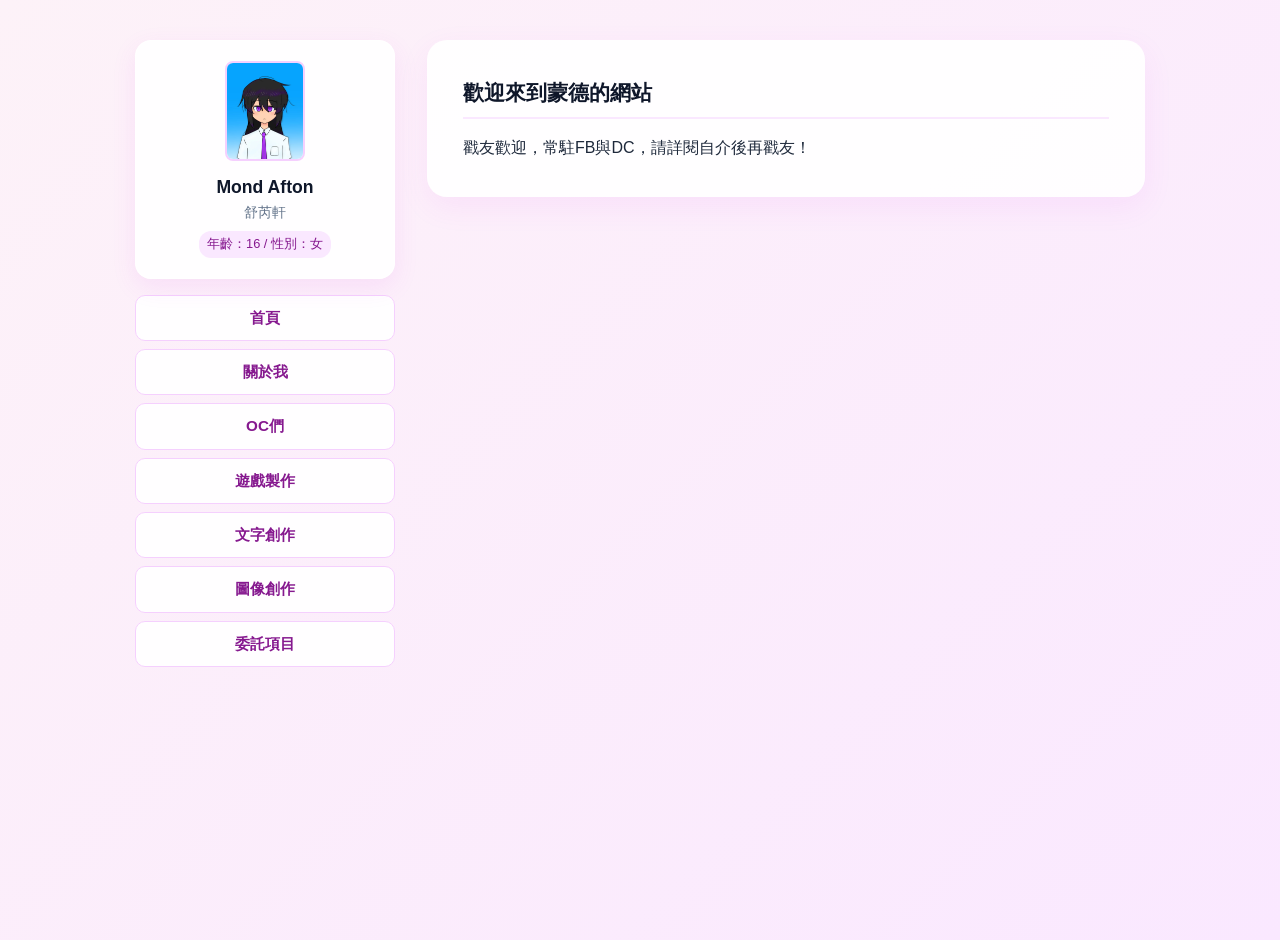
==== index.html @ a1be3466 "Update index.html" ====
<!DOCTYPE html>
<html lang="zh-TW">
<head>
    <meta charset="UTF-8">
    <meta name="viewport" content="width=device-width, initial-scale=1.0">
    <title>Mond Afton 的網頁</title>
    <link rel="stylesheet" href="style.css">
</head>
<body>

    <div class="layout-container">
        
        <!-- 左側：選單與小巧的個人名片 -->
        <aside class="sidebar">
            <div class="profile-card">
                <!-- 證件照縮小版 -->
                <div class="id-photo-small">
                    <img src="mondafton.jpg" alt="Mond Afton 證件照" class="id-photo">
                </div>
                <h2 class="brand-title">Mond Afton</h2>
                <p class="sub-title">舒芮軒</p>
                <div class="info-tags-small">
                    <span>年齡：16</span> / <span>性別：女</span>
                </div>
            </div>

            <!-- 超連結選單整齊排在左邊 -->
            <nav class="link-list">
                <a href="index.html" class="link-btn">首頁</a>
                <a href="about.html" class="link-btn">關於我</a>
                <a href="oc.html" target="_blank" class="link-btn">OC們</a>
                <a href="game.html" target="_blank" class="link-btn">遊戲製作</a>
                <a href="write.html" target="_blank" class="link-btn">文字創作</a>
                <a href="draw.html" target="_blank" class="link-btn">圖像創作</a>
                <a href="buy.html" target="_blank" class="link-btn">委託項目</a>
            </nav>
        </aside>

        <!-- 右側：主要內容區（可以放你的詳細介紹或作品展示） -->
        <main class="main-content">
            <section class="content-box">
                <h2>歡迎來到蒙德的網站</h2>
                <p>戳友歡迎，常駐FB與DC，請詳閱自介後再戳友！</p>
            </section>
        </main>

    </div>

</body>
</html>
---- style.css ----
/* 基礎設定 */
* {
    box-sizing: border-box;
    margin: 0;
    padding: 0;
}

body {
    font-family: -apple-system, BlinkMacSystemFont, "Segoe UI", "Microsoft JhengHei", sans-serif;
    background: linear-gradient(135deg, #fdf2f8 0%, #fae8ff 100%);
    min-height: 100vh;
    color: #1e293b;
    line-height: 1.6;
}

/* 電腦版雙欄外框 */
.layout-container {
    max-width: 1050px;
    margin: 40px auto;
    padding: 0 20px;
    display: flex;
    gap: 32px;
    align-items: flex-start;
}

/* 左側欄總寬度控制 */
.sidebar {
    width: 260px;
    flex-shrink: 0;
    position: sticky;
    top: 40px;
    display: flex;
    flex-direction: column;
    gap: 16px;
}

/* 小巧的個人名片設計 */
.profile-card {
    background: rgba(255, 255, 255, 0.92);
    backdrop-filter: blur(10px);
    padding: 20px 16px;
    border-radius: 16px;
    box-shadow: 0 8px 24px rgba(217, 70, 239, 0.1);
    border: 1px solid rgba(255, 255, 255, 0.8);
    text-align: center;
}

/* 小證件照框 */
.id-photo-small {
    width: 80px;
    height: 100px;
    margin: 0 auto 12px;
    border-radius: 8px;
    overflow: hidden;
    border: 2px solid #f5d0fe;
}

.id-photo {
    width: 100%;
    height: 100%;
    object-fit: cover;
}

.brand-title {
    font-size: 1.1rem;
    font-weight: 800;
    color: #0f172a;
}

.sub-title {
    font-size: 0.9rem;
    color: #64748b;
    margin-bottom: 6px;
}

.info-tags-small {
    font-size: 0.8rem;
    color: #86198f;
    background: #fae8ff;
    padding: 3px 8px;
    border-radius: 12px;
    display: inline-block;
}

/* 左側整齊的超連結按鈕 */
.link-list {
    display: flex;
    flex-direction: column;
    gap: 8px;
}

.link-btn {
    display: block;
    padding: 10px 14px;
    background: rgba(255, 255, 255, 0.92);
    color: #86198f;
    text-decoration: none;
    font-weight: 600;
    font-size: 0.95rem;
    border-radius: 10px;
    border: 1px solid #f5d0fe;
    transition: all 0.2s ease;
    text-align: center;
}

.link-btn:hover {
    background: #d946ef;
    color: #ffffff;
    transform: translateY(-2px);
    box-shadow: 0 4px 12px rgba(217, 70, 239, 0.25);
}

/* 當前分頁高亮 */
.link-btn.active {
    background: #d946ef;
    color: #ffffff;
    box-shadow: 0 4px 12px rgba(217, 70, 239, 0.25);
}

/* 右側主要內容區 */
.main-content {
    flex: 1;
}

.content-box {
    background: rgba(255, 255, 255, 0.92);
    padding: 36px;
    border-radius: 20px;
    box-shadow: 0 10px 30px rgba(217, 70, 239, 0.08);
}

.content-box h2 {
    margin-bottom: 16px;
    color: #0f172a;
    border-bottom: 2px solid #fae8ff;
    padding-bottom: 8px;
    font-size: 1.3rem;
}

/* 頁面標題卡片 */
.page-header {
    margin-bottom: 20px;
    padding: 24px 32px;
}

.page-header p {
    color: #64748b;
    font-size: 0.95rem;
    margin-top: 4px;
}

/* 主題小卡網格 */
.topic-grid {
    display: grid;
    grid-template-columns: repeat(auto-fit, minmax(320px, 1fr));
    gap: 20px;
}

/* 單張卡片樣式 */
.topic-card {
    background: #ffffff;
    padding: 32px;
    border-radius: 16px;
    box-shadow: 0 4px 20px rgba(0, 0, 0, 0.04);
    border: 1px solid #f1f5f9;
    transition: transform 0.2s ease, box-shadow 0.2s ease;
}

.topic-card:hover {
    transform: translateY(-3px);
    box-shadow: 0 8px 24px rgba(217, 70, 239, 0.1);
}

.topic-card h3 {
    color: #0f172a;
    font-size: 1.25rem;
    font-weight: 700;
    margin-bottom: 12px;
}

.card-desc {
    color: #64748b;
    font-size: 0.95rem;
    margin-bottom: 20px;
    line-height: 1.5;
}

.topic-card ul {
    list-style: none;
    display: flex;
    flex-direction: column;
    gap: 8px;
}

.topic-card li {
    color: #334155;
    font-size: 0.95rem;
    padding: 4px 0;
    border-bottom: 1px solid #f8fafc;
}

/* 📱 手機版自動變形 */
@media (max-width: 768px) {
    .layout-container {
        flex-direction: column;
        margin: 20px auto;
        gap: 20px;
    }

    .sidebar {
        width: 100%;
        position: static;
    }

    .link-list {
        display: grid;
        grid-template-columns: repeat(2, 1fr);
        gap: 8px;
    }

    .link-list a:last-child:nth-child(odd) {
        grid-column: span 2;
    }
}
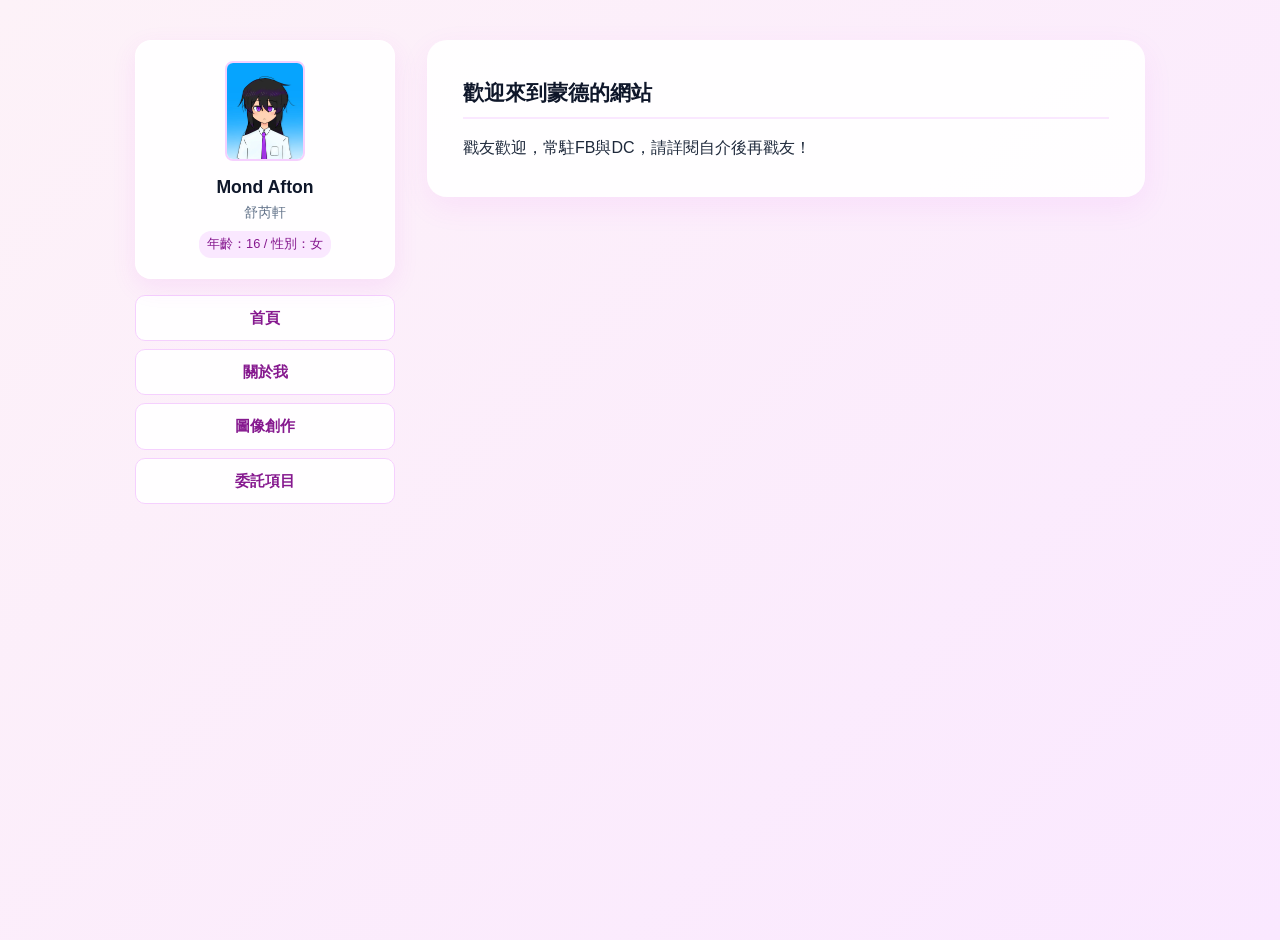
==== commit 2c8b7ddd: "Update index.html" ====
--- a/index.html
+++ b/index.html
@@ -28,11 +28,9 @@
             <nav class="link-list">
                 <a href="index.html" class="link-btn">首頁</a>
                 <a href="about.html" class="link-btn">關於我</a>
-                <a href="oc.html" target="_blank" class="link-btn">OC們</a>
-                <a href="game.html" target="_blank" class="link-btn">遊戲製作</a>
-                <a href="write.html" target="_blank" class="link-btn">文字創作</a>
-                <a href="draw.html" target="_blank" class="link-btn">圖像創作</a>
-                <a href="buy.html" target="_blank" class="link-btn">委託項目</a>
+               
+                <a href="fbigdc.html" class="link-btn">圖像創作</a>
+                <a href="https://drive.google.com/drive/folders/1N5ZofCsL_cCZkWU55TZt4fu3AhToL8H5?usp=drive_link" target="_blank" class="link-btn">委託項目</a>
             </nav>
         </aside>
 
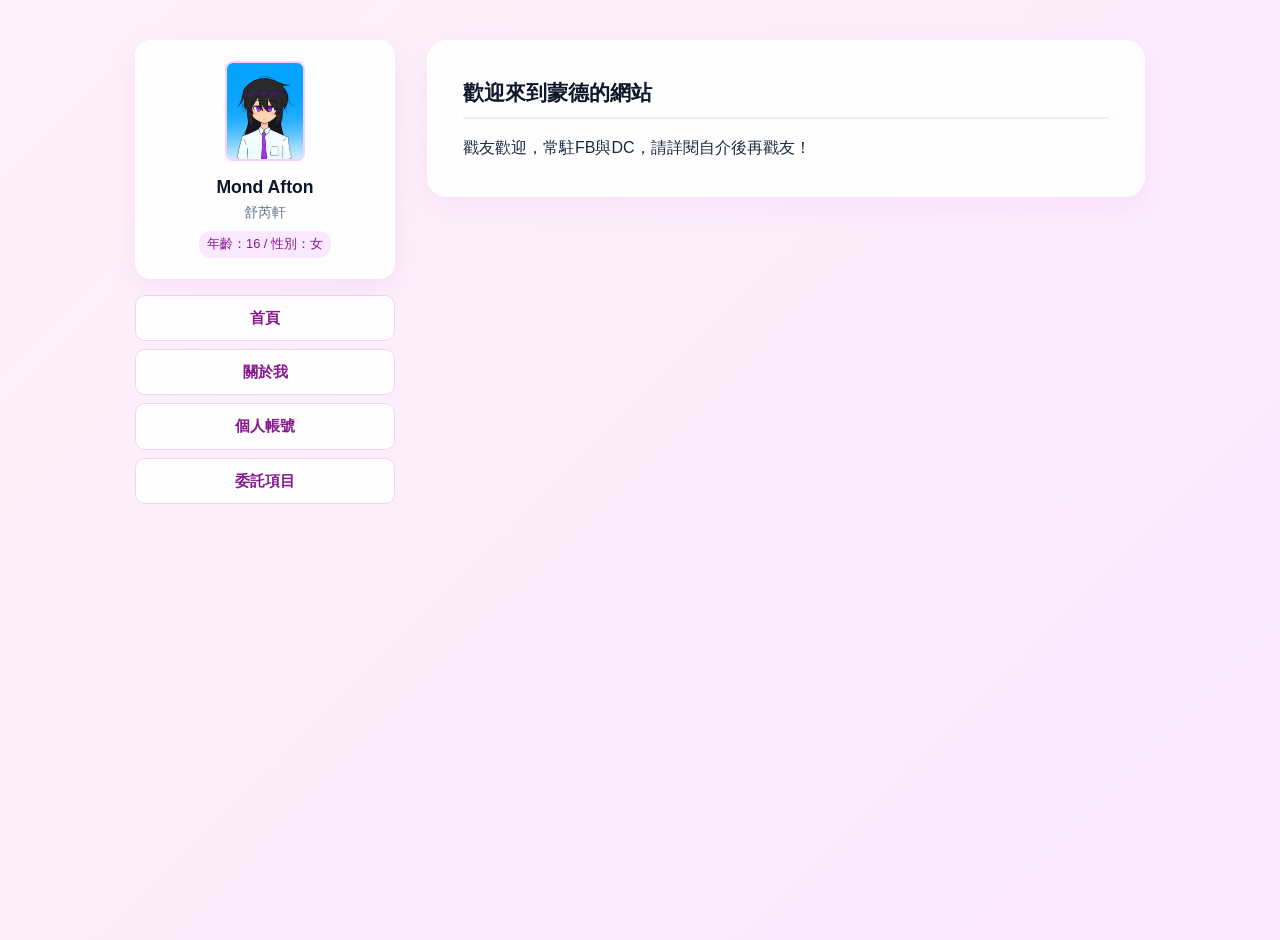
==== commit e53e9c9b: "Update index.html" ====
--- a/index.html
+++ b/index.html
@@ -29,7 +29,7 @@
                 <a href="index.html" class="link-btn">首頁</a>
                 <a href="about.html" class="link-btn">關於我</a>
                
-                <a href="fbigdc.html" class="link-btn">圖像創作</a>
+                <a href="fbigdc.html" class="link-btn">個人帳號</a>
                 <a href="https://drive.google.com/drive/folders/1N5ZofCsL_cCZkWU55TZt4fu3AhToL8H5?usp=drive_link" target="_blank" class="link-btn">委託項目</a>
             </nav>
         </aside>
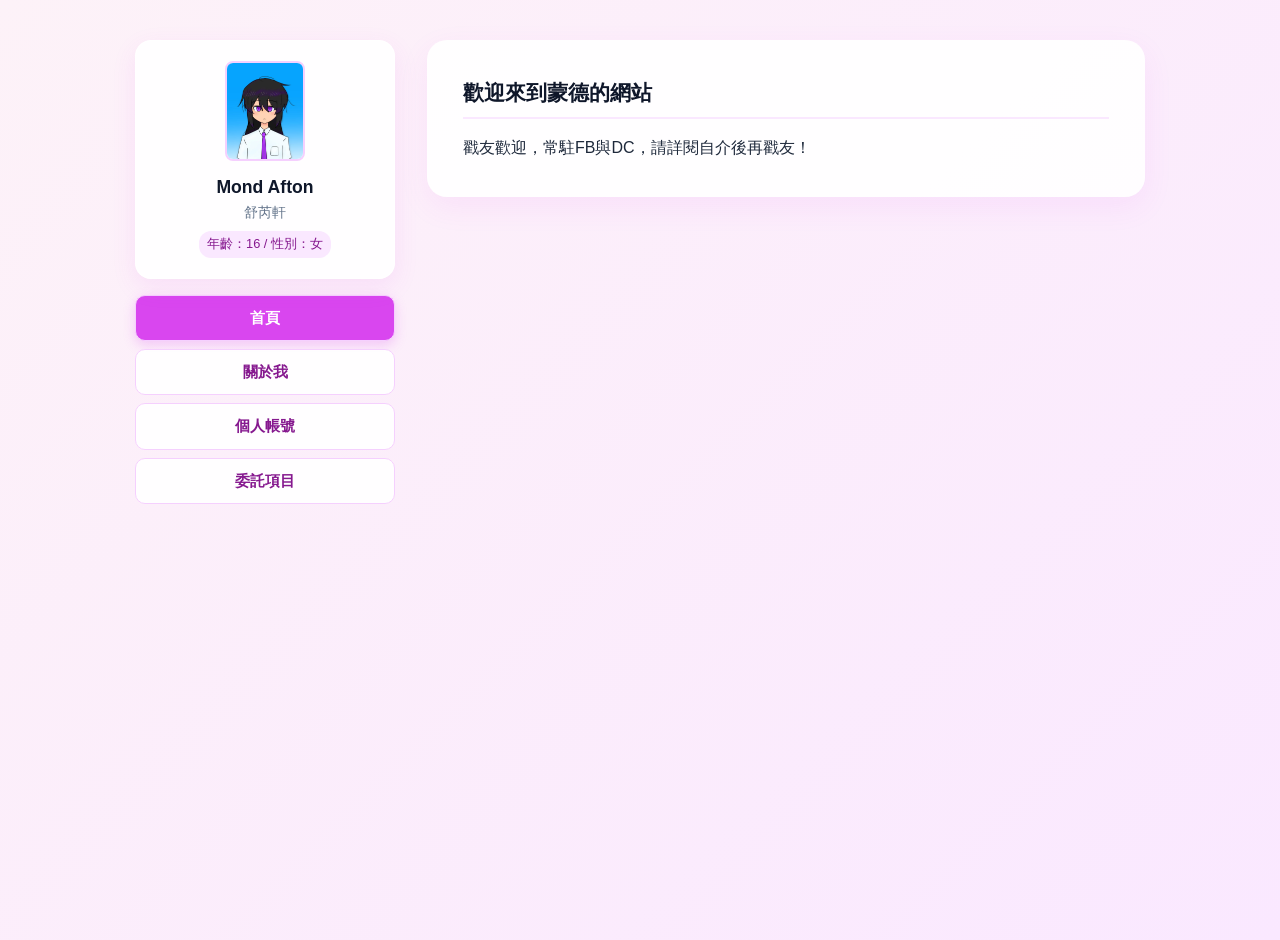
==== commit bb5919e3: "Update index.html" ====
--- a/index.html
+++ b/index.html
@@ -26,15 +26,14 @@
 
             <!-- 超連結選單整齊排在左邊 -->
             <nav class="link-list">
-                <a href="index.html" class="link-btn">首頁</a>
+                <a href="index.html" class="link-btn active">首頁</a>
                 <a href="about.html" class="link-btn">關於我</a>
-               
                 <a href="fbigdc.html" class="link-btn">個人帳號</a>
-                <a href="https://drive.google.com/drive/folders/1N5ZofCsL_cCZkWU55TZt4fu3AhToL8H5?usp=drive_link" target="_blank" class="link-btn">委託項目</a>
+                <a href="buy.html" class="link-btn">委託項目</a>
             </nav>
         </aside>
 
-        <!-- 右側：主要內容區（可以放你的詳細介紹或作品展示） -->
+        <!-- 右側：主要內容區 -->
         <main class="main-content">
             <section class="content-box">
                 <h2>歡迎來到蒙德的網站</h2>
--- a/style.css
+++ b/style.css
@@ -222,3 +222,70 @@
         grid-column: span 2;
     }
 }
+
+/* 圖片小卡網格排版（電腦版自動多欄排列） */
+.image-grid {
+    display: grid;
+    grid-template-columns: repeat(auto-fit, minmax(280px, 1fr));
+    gap: 24px;
+}
+
+/* 單張圖片小卡設計 */
+.image-card {
+    background: #ffffff;
+    border-radius: 16px;
+    overflow: hidden;
+    box-shadow: 0 4px 20px rgba(0, 0, 0, 0.04);
+    border: 1px solid #f1f5f9;
+    transition: transform 0.2s ease, box-shadow 0.2s ease;
+    display: flex;
+    flex-direction: column;
+}
+
+.image-card:hover {
+    transform: translateY(-4px);
+    box-shadow: 0 10px 25px rgba(217, 70, 239, 0.15);
+}
+
+/* 圖片容器（自動適應圖片原始比例，不裁切） */
+.img-container {
+    width: 100%;
+    background: #f8fafc;
+    display: flex;
+    align-items: center;
+    justify-content: center;
+    overflow: hidden;
+}
+
+.img-container img {
+    width: 100%;
+    height: auto; /* 保持圖片原本的高寬比例，菜單或長圖才不會被卡掉 */
+    display: block;
+    transition: transform 0.3s ease;
+}
+
+/* 滑鼠移到卡片上時，圖片微微放大特效 */
+.image-card:hover .img-container img {
+    transform: scale(1.03);
+}
+
+/* 圖片下方文字區域 */
+.image-card-content {
+    padding: 20px;
+    flex: 1;
+    display: flex;
+    flex-direction: column;
+    gap: 8px;
+}
+
+.image-card-content h3 {
+    color: #0f172a;
+    font-size: 1.1rem;
+    font-weight: 700;
+}
+
+.image-card-content p {
+    color: #64748b;
+    font-size: 0.9rem;
+    line-height: 1.5;
+}
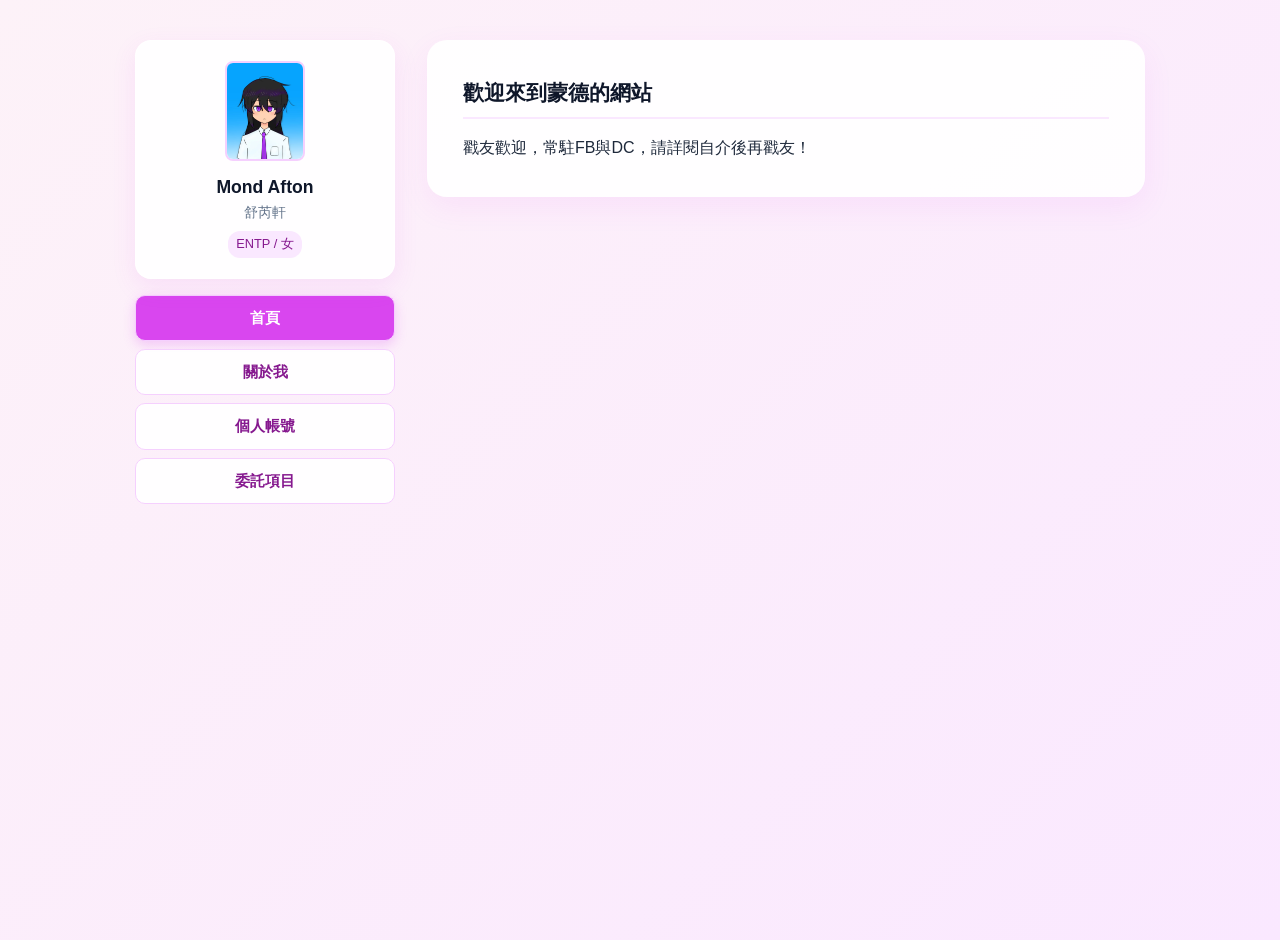
==== commit fc9a5c3c: "Update index.html" ====
--- a/index.html
+++ b/index.html
@@ -20,7 +20,7 @@
                 <h2 class="brand-title">Mond Afton</h2>
                 <p class="sub-title">舒芮軒</p>
                 <div class="info-tags-small">
-                    <span>年齡：16</span> / <span>性別：女</span>
+                    <span>ENTP</span> / <span>女</span>
                 </div>
             </div>
 
